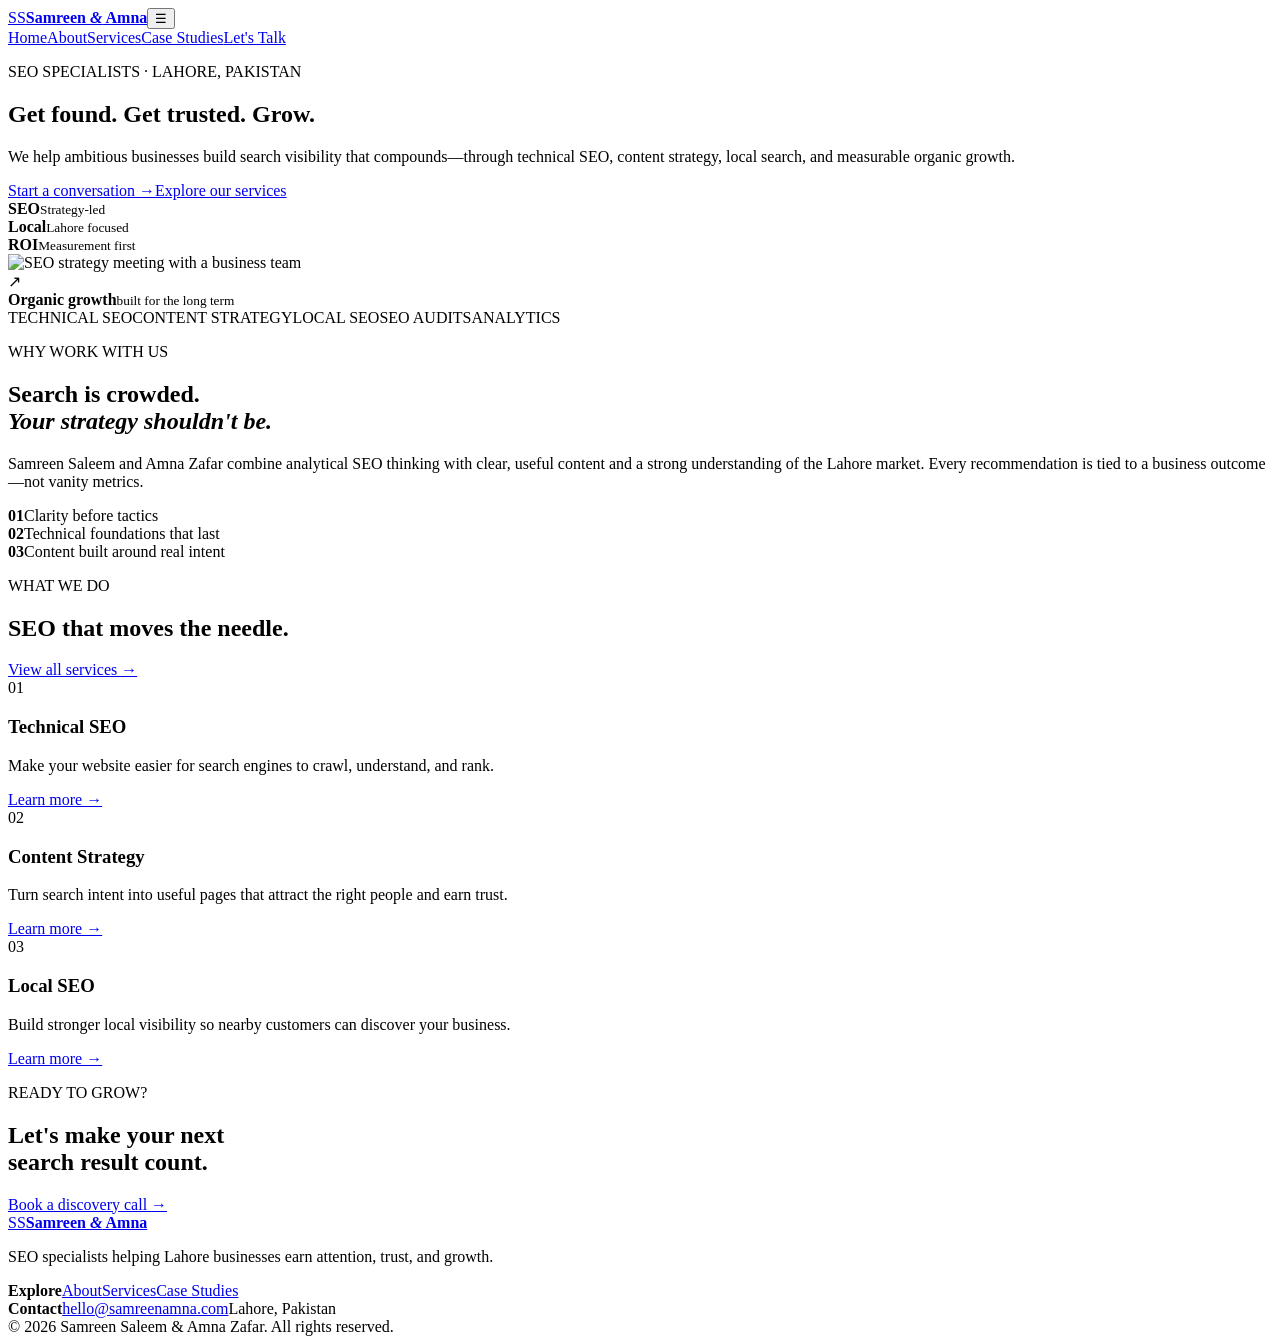
==== index.html @ 4db674ff "Create SEO agency homepage" ====
<!doctype html>
<html lang="en">
<head>
  <meta charset="utf-8"><meta name="viewport" content="width=device-width,initial-scale=1">
  <title>Samreen Saleem & Amna Zafar | SEO Specialists in Lahore</title>
  <meta name="description" content="Samreen Saleem and Amna Zafar are Lahore-based SEO specialists helping businesses grow organic traffic, rankings, and qualified leads.">
  <link rel="canonical" href="https://henrybella2211-coder.github.io/samreen-amna-seo/">
  <meta property="og:title" content="SEO Specialists in Lahore | Samreen Saleem & Amna Zafar"><meta property="og:description" content="Practical SEO strategies that turn search visibility into qualified business growth."><meta property="og:type" content="website">
  <link rel="preconnect" href="https://fonts.googleapis.com"><link rel="preconnect" href="https://fonts.gstatic.com" crossorigin><link href="https://fonts.googleapis.com/css2?family=DM+Sans:wght@400;500;600;700&family=Manrope:wght@700;800&display=swap" rel="stylesheet">
  <link rel="stylesheet" href="assets/style.css">
</head>
<body>
<header class="site-header"><div class="container nav"><a class="brand" href="index.html"><span>SS</span><strong>Samreen <i>&</i> Amna</strong></a><button class="menu" aria-label="Toggle navigation">☰</button><nav><a class="active" href="index.html">Home</a><a href="about.html">About</a><a href="services.html">Services</a><a href="case-studies.html">Case Studies</a><a class="nav-cta" href="contact.html">Let's Talk</a></nav></div></header>
<main>
<section class="hero"><div class="container hero-grid"><div><p class="eyebrow">SEO SPECIALISTS · LAHORE, PAKISTAN</p><h1>Get found. <span>Get trusted.</span> Grow.</h1><p class="lead">We help ambitious businesses build search visibility that compounds—through technical SEO, content strategy, local search, and measurable organic growth.</p><div class="actions"><a class="btn primary" href="contact.html">Start a conversation <b>→</b></a><a class="text-link" href="services.html">Explore our services</a></div><div class="proof"><div><strong>SEO</strong><small>Strategy-led</small></div><div><strong>Local</strong><small>Lahore focused</small></div><div><strong>ROI</strong><small>Measurement first</small></div></div></div><div class="hero-card"><img src="https://images.unsplash.com/photo-1556761175-b413da4baf72?auto=format&fit=crop&w=1200&q=85" alt="SEO strategy meeting with a business team"><div class="floating"><span>↗</span><div><strong>Organic growth</strong><small>built for the long term</small></div></div></div></div></section>
<section class="strip"><div class="container strip-grid"><span>TECHNICAL SEO</span><span>CONTENT STRATEGY</span><span>LOCAL SEO</span><span>SEO AUDITS</span><span>ANALYTICS</span></div></section>
<section class="section"><div class="container two-col"><div><p class="eyebrow">WHY WORK WITH US</p><h2>Search is crowded.<br><em>Your strategy shouldn't be.</em></h2></div><div><p class="body-copy">Samreen Saleem and Amna Zafar combine analytical SEO thinking with clear, useful content and a strong understanding of the Lahore market. Every recommendation is tied to a business outcome—not vanity metrics.</p><div class="mini-list"><div><b>01</b><span>Clarity before tactics</span></div><div><b>02</b><span>Technical foundations that last</span></div><div><b>03</b><span>Content built around real intent</span></div></div></div></div></section>
<section class="section soft"><div class="container"><div class="section-head"><div><p class="eyebrow">WHAT WE DO</p><h2>SEO that moves the needle.</h2></div><a class="text-link" href="services.html">View all services →</a></div><div class="cards"><article><span class="num">01</span><h3>Technical SEO</h3><p>Make your website easier for search engines to crawl, understand, and rank.</p><a href="services.html#technical">Learn more →</a></article><article><span class="num">02</span><h3>Content Strategy</h3><p>Turn search intent into useful pages that attract the right people and earn trust.</p><a href="services.html#content">Learn more →</a></article><article><span class="num">03</span><h3>Local SEO</h3><p>Build stronger local visibility so nearby customers can discover your business.</p><a href="services.html#local">Learn more →</a></article></div></div></section>
<section class="cta"><div class="container cta-inner"><div><p class="eyebrow">READY TO GROW?</p><h2>Let's make your next<br>search result count.</h2></div><a class="btn light" href="contact.html">Book a discovery call <b>→</b></a></div></section>
</main><footer><div class="container footer-grid"><div><a class="brand" href="index.html"><span>SS</span><strong>Samreen <i>&</i> Amna</strong></a><p>SEO specialists helping Lahore businesses earn attention, trust, and growth.</p></div><div><b>Explore</b><a href="about.html">About</a><a href="services.html">Services</a><a href="case-studies.html">Case Studies</a></div><div><b>Contact</b><a href="mailto:hello@samreenamna.com">hello@samreenamna.com</a><span>Lahore, Pakistan</span></div></div><div class="container copyright">© 2026 Samreen Saleem & Amna Zafar. All rights reserved.</div></footer>
<script src="assets/script.js"></script></body></html>
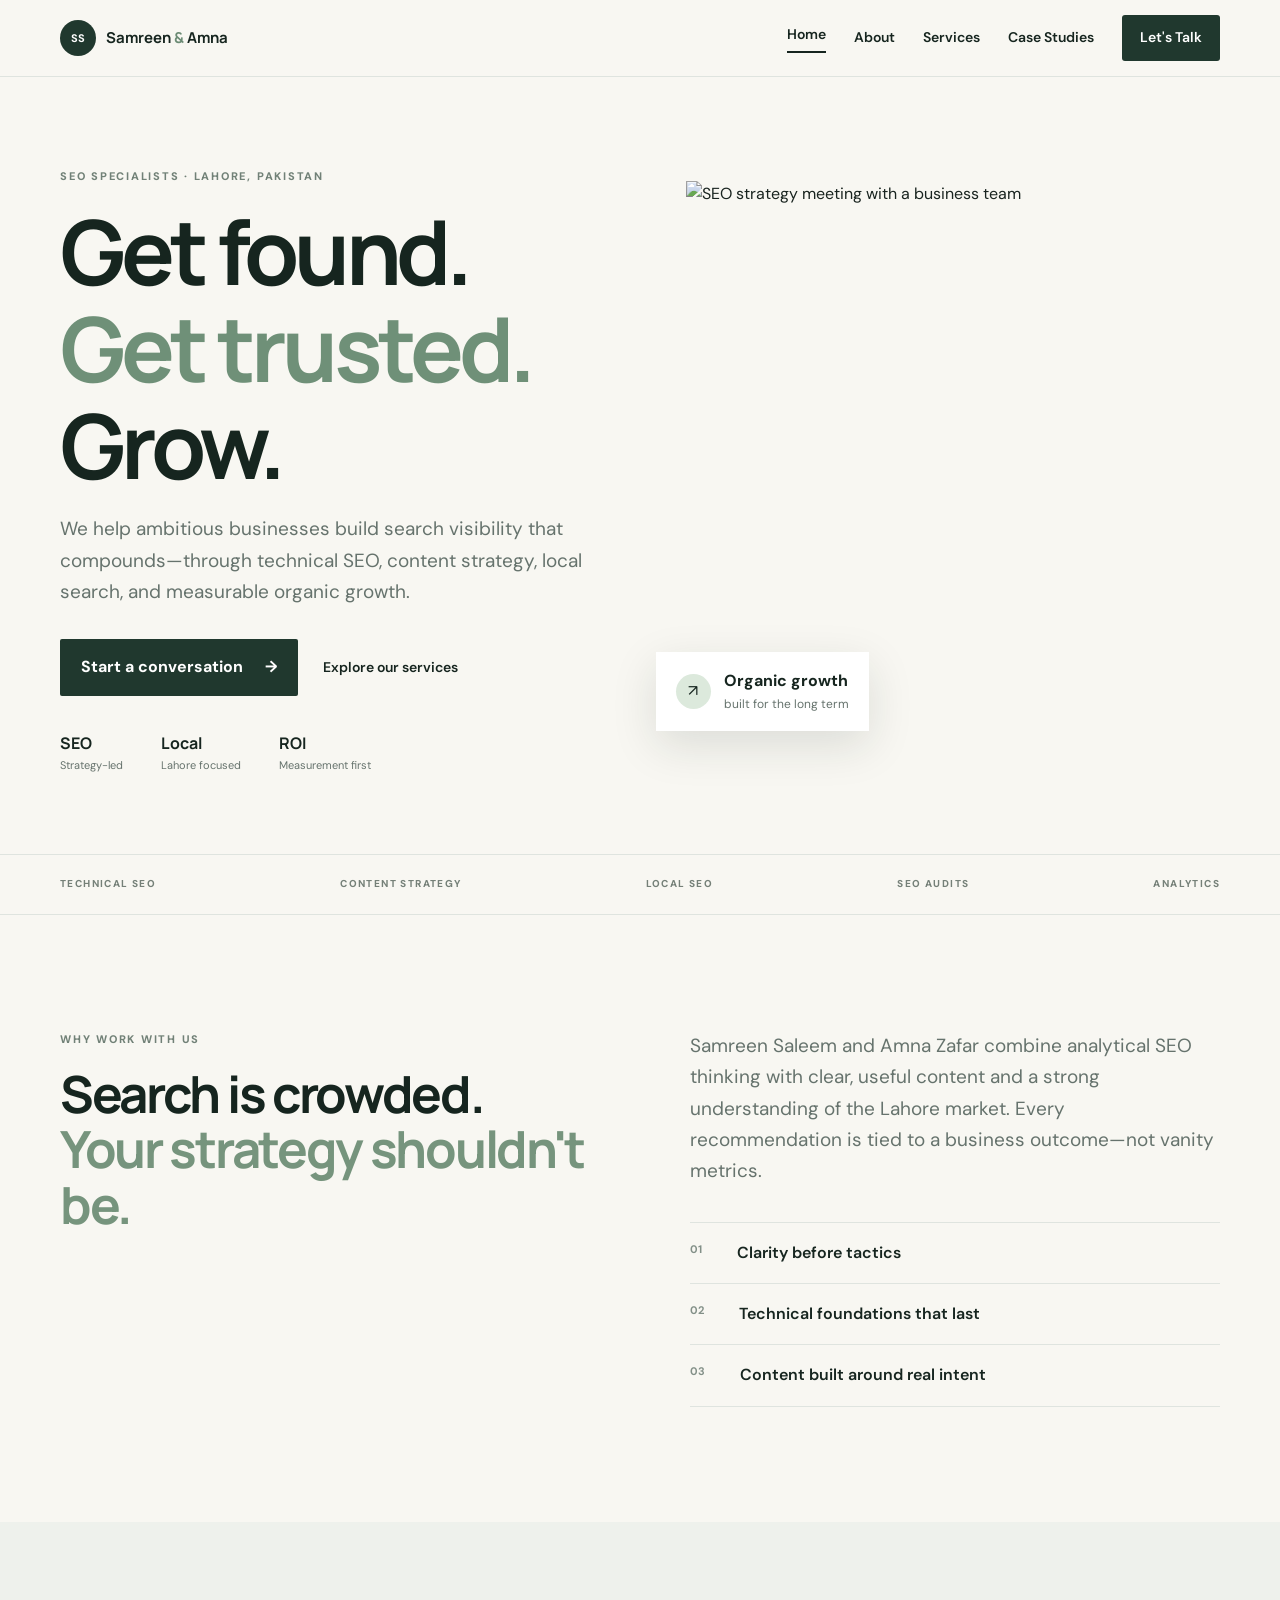
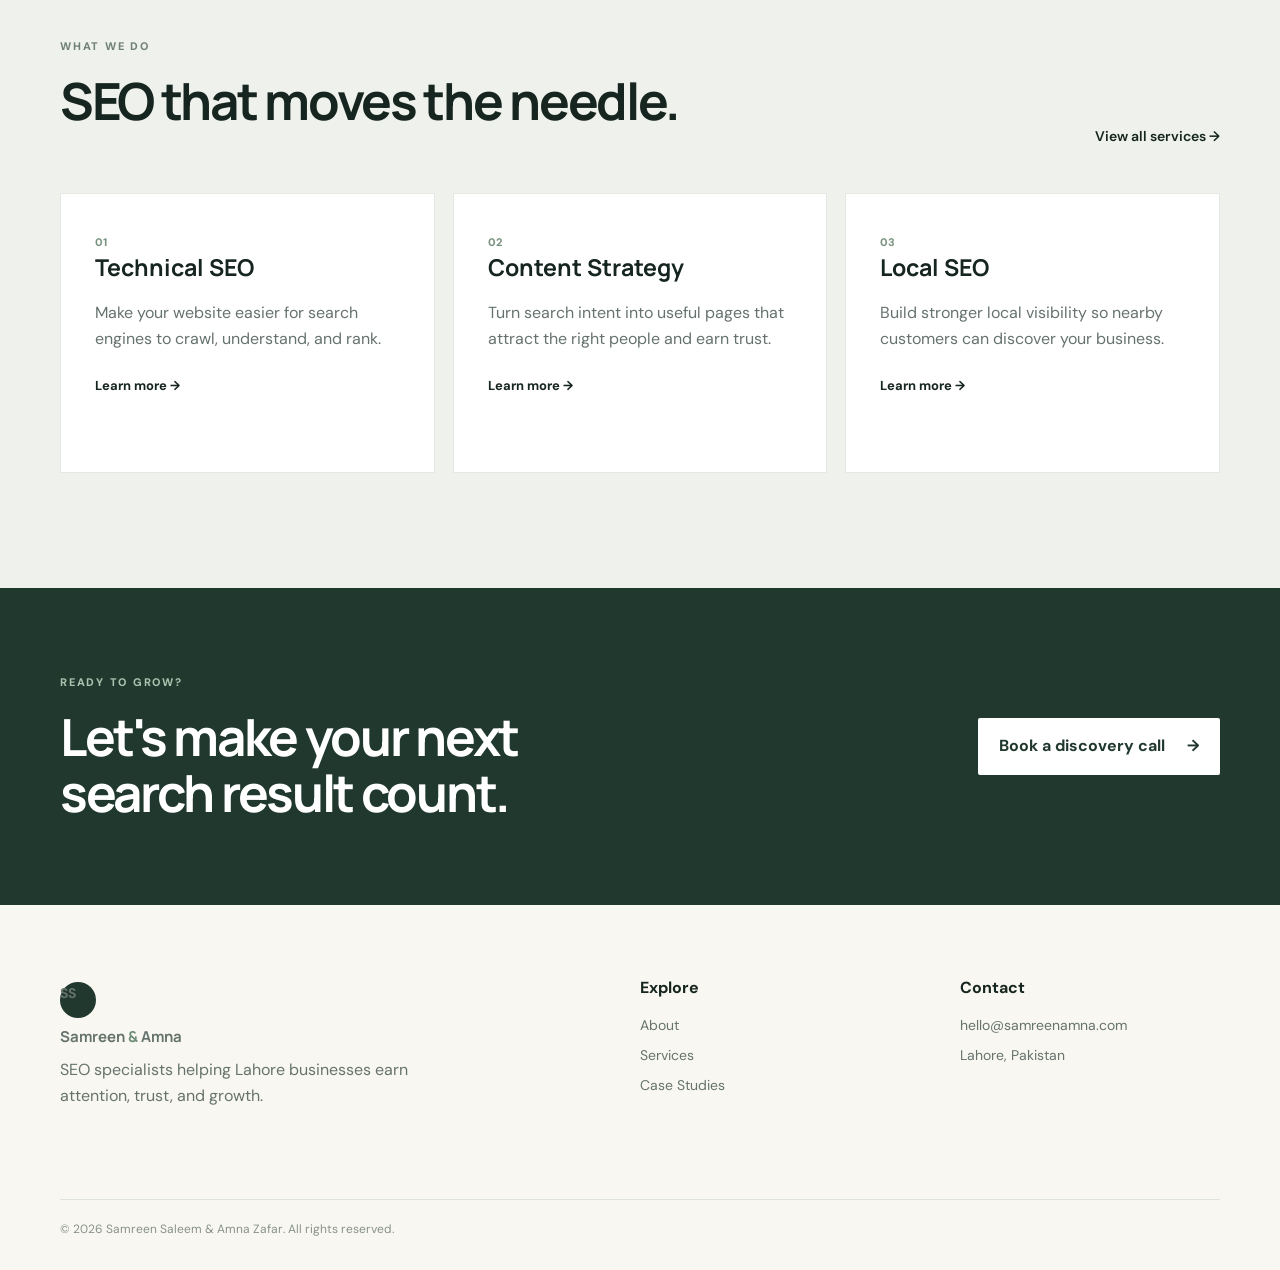
==== commit fd7339da: "Polish homepage SEO and accessibility" ====
--- a/index.html
+++ b/index.html
@@ -1,21 +1 @@
-<!doctype html>
-<html lang="en">
-<head>
-  <meta charset="utf-8"><meta name="viewport" content="width=device-width,initial-scale=1">
-  <title>Samreen Saleem & Amna Zafar | SEO Specialists in Lahore</title>
-  <meta name="description" content="Samreen Saleem and Amna Zafar are Lahore-based SEO specialists helping businesses grow organic traffic, rankings, and qualified leads.">
-  <link rel="canonical" href="https://henrybella2211-coder.github.io/samreen-amna-seo/">
-  <meta property="og:title" content="SEO Specialists in Lahore | Samreen Saleem & Amna Zafar"><meta property="og:description" content="Practical SEO strategies that turn search visibility into qualified business growth."><meta property="og:type" content="website">
-  <link rel="preconnect" href="https://fonts.googleapis.com"><link rel="preconnect" href="https://fonts.gstatic.com" crossorigin><link href="https://fonts.googleapis.com/css2?family=DM+Sans:wght@400;500;600;700&family=Manrope:wght@700;800&display=swap" rel="stylesheet">
-  <link rel="stylesheet" href="assets/style.css">
-</head>
-<body>
-<header class="site-header"><div class="container nav"><a class="brand" href="index.html"><span>SS</span><strong>Samreen <i>&</i> Amna</strong></a><button class="menu" aria-label="Toggle navigation">☰</button><nav><a class="active" href="index.html">Home</a><a href="about.html">About</a><a href="services.html">Services</a><a href="case-studies.html">Case Studies</a><a class="nav-cta" href="contact.html">Let's Talk</a></nav></div></header>
-<main>
-<section class="hero"><div class="container hero-grid"><div><p class="eyebrow">SEO SPECIALISTS · LAHORE, PAKISTAN</p><h1>Get found. <span>Get trusted.</span> Grow.</h1><p class="lead">We help ambitious businesses build search visibility that compounds—through technical SEO, content strategy, local search, and measurable organic growth.</p><div class="actions"><a class="btn primary" href="contact.html">Start a conversation <b>→</b></a><a class="text-link" href="services.html">Explore our services</a></div><div class="proof"><div><strong>SEO</strong><small>Strategy-led</small></div><div><strong>Local</strong><small>Lahore focused</small></div><div><strong>ROI</strong><small>Measurement first</small></div></div></div><div class="hero-card"><img src="https://images.unsplash.com/photo-1556761175-b413da4baf72?auto=format&fit=crop&w=1200&q=85" alt="SEO strategy meeting with a business team"><div class="floating"><span>↗</span><div><strong>Organic growth</strong><small>built for the long term</small></div></div></div></div></section>
-<section class="strip"><div class="container strip-grid"><span>TECHNICAL SEO</span><span>CONTENT STRATEGY</span><span>LOCAL SEO</span><span>SEO AUDITS</span><span>ANALYTICS</span></div></section>
-<section class="section"><div class="container two-col"><div><p class="eyebrow">WHY WORK WITH US</p><h2>Search is crowded.<br><em>Your strategy shouldn't be.</em></h2></div><div><p class="body-copy">Samreen Saleem and Amna Zafar combine analytical SEO thinking with clear, useful content and a strong understanding of the Lahore market. Every recommendation is tied to a business outcome—not vanity metrics.</p><div class="mini-list"><div><b>01</b><span>Clarity before tactics</span></div><div><b>02</b><span>Technical foundations that last</span></div><div><b>03</b><span>Content built around real intent</span></div></div></div></div></section>
-<section class="section soft"><div class="container"><div class="section-head"><div><p class="eyebrow">WHAT WE DO</p><h2>SEO that moves the needle.</h2></div><a class="text-link" href="services.html">View all services →</a></div><div class="cards"><article><span class="num">01</span><h3>Technical SEO</h3><p>Make your website easier for search engines to crawl, understand, and rank.</p><a href="services.html#technical">Learn more →</a></article><article><span class="num">02</span><h3>Content Strategy</h3><p>Turn search intent into useful pages that attract the right people and earn trust.</p><a href="services.html#content">Learn more →</a></article><article><span class="num">03</span><h3>Local SEO</h3><p>Build stronger local visibility so nearby customers can discover your business.</p><a href="services.html#local">Learn more →</a></article></div></div></section>
-<section class="cta"><div class="container cta-inner"><div><p class="eyebrow">READY TO GROW?</p><h2>Let's make your next<br>search result count.</h2></div><a class="btn light" href="contact.html">Book a discovery call <b>→</b></a></div></section>
-</main><footer><div class="container footer-grid"><div><a class="brand" href="index.html"><span>SS</span><strong>Samreen <i>&</i> Amna</strong></a><p>SEO specialists helping Lahore businesses earn attention, trust, and growth.</p></div><div><b>Explore</b><a href="about.html">About</a><a href="services.html">Services</a><a href="case-studies.html">Case Studies</a></div><div><b>Contact</b><a href="mailto:hello@samreenamna.com">hello@samreenamna.com</a><span>Lahore, Pakistan</span></div></div><div class="container copyright">© 2026 Samreen Saleem & Amna Zafar. All rights reserved.</div></footer>
-<script src="assets/script.js"></script></body></html>+<!doctype html><html lang="en"><head><meta charset="utf-8"><meta name="viewport" content="width=device-width,initial-scale=1"><meta name="theme-color" content="#20382e"><title>SEO Specialists in Lahore | Samreen Saleem & Amna Zafar</title><meta name="description" content="Samreen Saleem and Amna Zafar are SEO specialists in Lahore helping businesses grow organic traffic, rankings, and qualified leads."><link rel="canonical" href="https://henrybella2211-coder.github.io/samreen-amna-seo/"><meta property="og:title" content="SEO Specialists in Lahore | Samreen Saleem & Amna Zafar"><meta property="og:description" content="Practical SEO strategies that turn search visibility into qualified business growth."><meta property="og:type" content="website"><meta property="og:url" content="https://henrybella2211-coder.github.io/samreen-amna-seo/"><link rel="preconnect" href="https://fonts.googleapis.com"><link rel="preconnect" href="https://fonts.gstatic.com" crossorigin><link href="https://fonts.googleapis.com/css2?family=DM+Sans:wght@400;500;600;700&family=Manrope:wght@700;800&display=swap" rel="stylesheet"><link rel="stylesheet" href="assets/style.css"><script type="application/ld+json">{"@context":"https://schema.org","@type":"ProfessionalService","name":"Samreen Saleem & Amna Zafar","description":"SEO specialists serving businesses in Lahore, Pakistan.","areaServed":"Lahore, Pakistan","serviceType":"SEO Services","url":"https://henrybella2211-coder.github.io/samreen-amna-seo/"}</script></head><body><header class="site-header"><div class="container nav"><a class="brand" href="index.html" aria-label="Samreen and Amna home"><span>SS</span><strong>Samreen <i>&</i> Amna</strong></a><button class="menu" aria-label="Toggle navigation" aria-expanded="false">☰</button><nav><a class="active" href="index.html">Home</a><a href="about.html">About</a><a href="services.html">Services</a><a href="case-studies.html">Case Studies</a><a class="nav-cta" href="contact.html">Let's Talk</a></nav></div></header><main><section class="hero"><div class="container hero-grid"><div><p class="eyebrow">SEO SPECIALISTS · LAHORE, PAKISTAN</p><h1>Get found. <span>Get trusted.</span> Grow.</h1><p class="lead">We help ambitious businesses build search visibility that compounds—through technical SEO, content strategy, local search, and measurable organic growth.</p><div class="actions"><a class="btn primary" href="contact.html">Start a conversation <b>→</b></a><a class="text-link" href="services.html">Explore our services</a></div><div class="proof"><div><strong>SEO</strong><small>Strategy-led</small></div><div><strong>Local</strong><small>Lahore focused</small></div><div><strong>ROI</strong><small>Measurement first</small></div></div></div><div class="hero-card"><img src="https://images.unsplash.com/photo-1556761175-b413da4baf72?auto=format&fit=crop&w=1200&q=85" alt="SEO strategy meeting with a business team" fetchpriority="high"><div class="floating"><span>↗</span><div><strong>Organic growth</strong><small>built for the long term</small></div></div></div></div></section><section class="strip"><div class="container strip-grid"><span>TECHNICAL SEO</span><span>CONTENT STRATEGY</span><span>LOCAL SEO</span><span>SEO AUDITS</span><span>ANALYTICS</span></div></section><section class="section"><div class="container two-col"><div><p class="eyebrow">WHY WORK WITH US</p><h2>Search is crowded.<br><em>Your strategy shouldn't be.</em></h2></div><div><p class="body-copy">Samreen Saleem and Amna Zafar combine analytical SEO thinking with clear, useful content and a strong understanding of the Lahore market. Every recommendation is tied to a business outcome—not vanity metrics.</p><div class="mini-list"><div><b>01</b><span>Clarity before tactics</span></div><div><b>02</b><span>Technical foundations that last</span></div><div><b>03</b><span>Content built around real intent</span></div></div></div></div></section><section class="section soft"><div class="container"><div class="section-head"><div><p class="eyebrow">WHAT WE DO</p><h2>SEO that moves the needle.</h2></div><a class="text-link" href="services.html">View all services →</a></div><div class="cards"><article><span class="num">01</span><h3>Technical SEO</h3><p>Make your website easier for search engines to crawl, understand, and rank.</p><a href="services.html#technical">Learn more →</a></article><article><span class="num">02</span><h3>Content Strategy</h3><p>Turn search intent into useful pages that attract the right people and earn trust.</p><a href="services.html#content">Learn more →</a></article><article><span class="num">03</span><h3>Local SEO</h3><p>Build stronger local visibility so nearby customers can discover your business.</p><a href="services.html#local">Learn more →</a></article></div></div></section><section class="cta"><div class="container cta-inner"><div><p class="eyebrow">READY TO GROW?</p><h2>Let's make your next<br>search result count.</h2></div><a class="btn light" href="contact.html">Book a discovery call <b>→</b></a></div></section></main><footer><div class="container footer-grid"><div><a class="brand" href="index.html"><span>SS</span><strong>Samreen <i>&</i> Amna</strong></a><p>SEO specialists helping Lahore businesses earn attention, trust, and growth.</p></div><div><b>Explore</b><a href="about.html">About</a><a href="services.html">Services</a><a href="case-studies.html">Case Studies</a></div><div><b>Contact</b><a href="mailto:hello@samreenamna.com">hello@samreenamna.com</a><span>Lahore, Pakistan</span></div></div><div class="container copyright">© 2026 Samreen Saleem & Amna Zafar. All rights reserved.</div></footer><script src="assets/script.js"></script></body></html>
--- a/assets/style.css
+++ b/assets/style.css
@@ -0,0 +1 @@
+:root{--ink:#16251f;--muted:#66736d;--paper:#f8f7f2;--white:#fff;--sage:#a8c2ad;--line:#dfe4df;--accent:#dce9dc;--dark:#20382e}*{box-sizing:border-box}html{scroll-behavior:smooth}body{margin:0;background:var(--paper);color:var(--ink);font-family:'DM Sans',sans-serif;line-height:1.65}h1,h2,h3{font-family:Manrope,sans-serif;line-height:1.08;margin:0 0 20px}h1{font-size:clamp(3.2rem,7vw,6.5rem);letter-spacing:-.055em}h2{font-size:clamp(2.2rem,4vw,4rem);letter-spacing:-.045em}h3{font-size:1.45rem}p{margin:0 0 20px}.container{width:min(1160px,calc(100% - 40px));margin:auto}.site-header{border-bottom:1px solid var(--line);background:rgba(248,247,242,.94);backdrop-filter:blur(12px);position:sticky;top:0;z-index:10}.nav{height:76px;display:flex;align-items:center;justify-content:space-between}.brand{display:flex;align-items:center;gap:10px;text-decoration:none;color:var(--ink)}.brand span{display:grid;place-items:center;width:36px;height:36px;background:var(--dark);color:#fff;border-radius:50%;font-size:11px;font-weight:700}.brand strong{font-family:Manrope;font-size:15px}.brand i{font-style:normal;color:#6b8b74}nav{display:flex;align-items:center;gap:28px}nav a,.text-link{color:var(--ink);text-decoration:none;font-weight:600;font-size:14px}.active{border-bottom:2px solid var(--ink);padding-bottom:4px}.nav-cta{background:var(--dark);color:#fff!important;padding:11px 18px;border-radius:3px}.menu{display:none;border:0;background:none;font-size:22px}.hero{padding:90px 0 80px}.hero-grid{display:grid;grid-template-columns:1.02fr .98fr;gap:70px;align-items:center}.eyebrow{font-size:11px;letter-spacing:.16em;font-weight:800;color:#718177;margin-bottom:18px}.hero h1 span{font-family:inherit;color:#6f9078}.lead{font-size:19px;max-width:650px;color:var(--muted);line-height:1.65}.actions{display:flex;align-items:center;gap:25px;margin:32px 0}.btn{display:inline-flex;align-items:center;gap:22px;padding:15px 21px;text-decoration:none;font-weight:700;border-radius:2px}.btn.primary{background:var(--dark);color:#fff}.btn.light{background:#fff;color:var(--dark)}.hero-card{position:relative}.hero-card img{display:block;width:100%;height:580px;object-fit:cover;filter:saturate(.72)}.floating{position:absolute;left:-30px;bottom:30px;background:#fff;padding:16px 20px;display:flex;align-items:center;gap:13px;box-shadow:0 14px 45px #17271d20}.floating span{width:35px;height:35px;display:grid;place-items:center;background:var(--accent);border-radius:50%}.floating strong,.floating small{display:block}.floating small{color:var(--muted);font-size:12px}.proof{display:flex;gap:38px;margin-top:34px}.proof strong,.proof small{display:block}.proof strong{font-family:Manrope}.proof small{font-size:11px;color:var(--muted)}.strip{border-block:1px solid var(--line);padding:21px 0}.strip-grid{display:flex;justify-content:space-between;gap:20px;color:#758078;font-size:10px;letter-spacing:.14em;font-weight:800}.section{padding:115px 0}.soft{background:#eef1ec}.two-col{display:grid;grid-template-columns:1fr 1fr;gap:100px}.two-col em{font-style:normal;color:#76947d}.body-copy{font-size:19px;color:var(--muted);max-width:550px}.mini-list{margin-top:35px;border-top:1px solid var(--line)}.mini-list div{display:flex;gap:35px;padding:17px 0;border-bottom:1px solid var(--line);font-weight:600}.mini-list b{font-size:11px;color:#839088}.section-head{display:flex;justify-content:space-between;align-items:end;margin-bottom:45px}.cards{display:grid;grid-template-columns:repeat(3,1fr);gap:18px}.cards article{background:#fff;padding:34px;min-height:280px;border:1px solid #e5e8e3}.num{font-size:11px;color:#78927f;font-weight:800}.cards p{color:var(--muted)}.cards a{color:var(--ink);font-size:13px;font-weight:700;text-decoration:none}.cta{background:var(--dark);color:#fff;padding:85px 0}.cta .eyebrow{color:#a9c3af}.cta-inner{display:flex;justify-content:space-between;align-items:center;gap:40px}.cta h2{margin:0}.footer-grid{display:grid;grid-template-columns:2fr 1fr 1fr;gap:60px;padding:70px 0}.footer-grid p{color:var(--muted);max-width:350px}.footer-grid b{display:block;margin-bottom:13px}.footer-grid a,.footer-grid span{display:block;color:var(--muted);text-decoration:none;margin:7px 0;font-size:14px}.copyright{border-top:1px solid var(--line);padding:20px 0 30px;color:#88918b;font-size:12px}@media(max-width:800px){.container{width:min(100% - 28px,600px)}nav{display:none;position:absolute;top:76px;left:0;right:0;background:var(--paper);padding:20px;flex-direction:column;align-items:flex-start;border-bottom:1px solid var(--line)}nav.open{display:flex}.menu{display:block}.hero{padding:60px 0}.hero-grid,.two-col{grid-template-columns:1fr;gap:45px}.hero-card img{height:430px}.floating{left:12px}.strip-grid{flex-wrap:wrap}.cards{grid-template-columns:1fr}.section{padding:75px 0}.section-head,.cta-inner{align-items:flex-start;flex-direction:column}.footer-grid{grid-template-columns:1fr;gap:30px;padding:55px 0}}
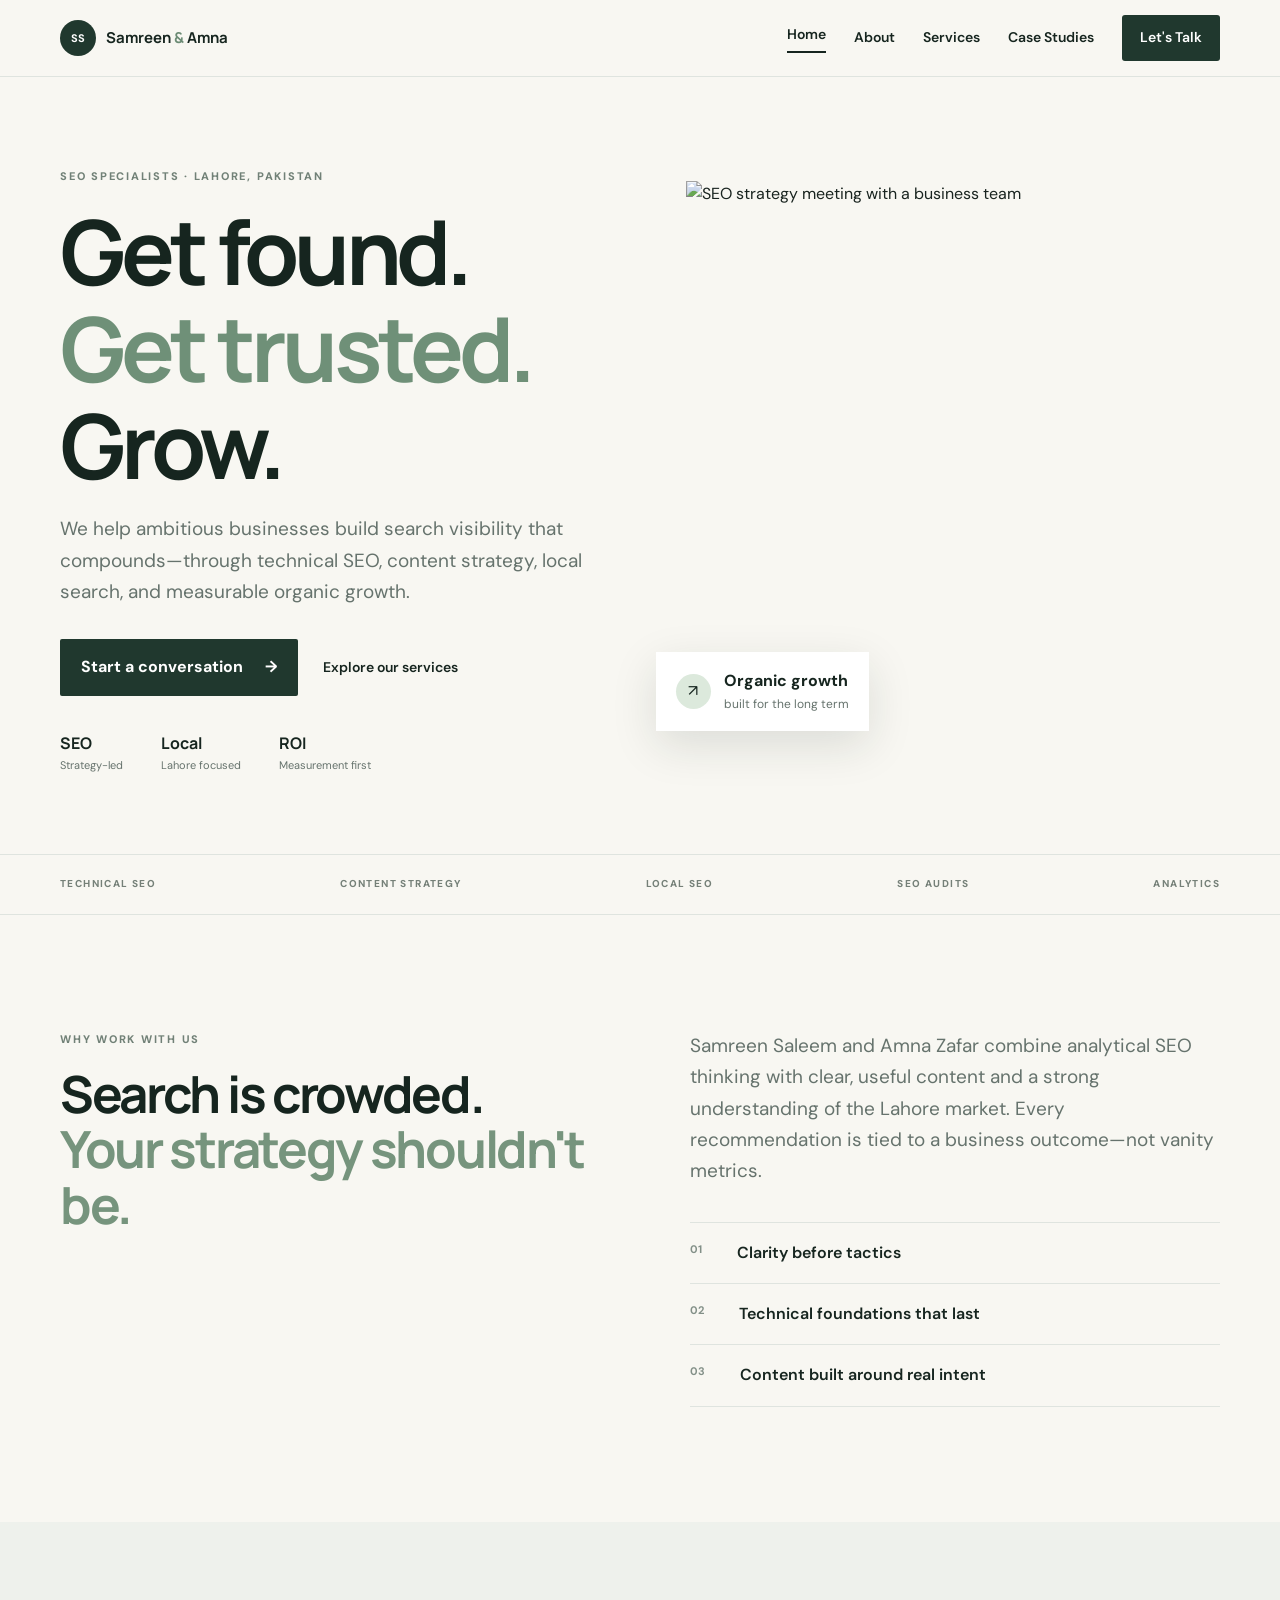
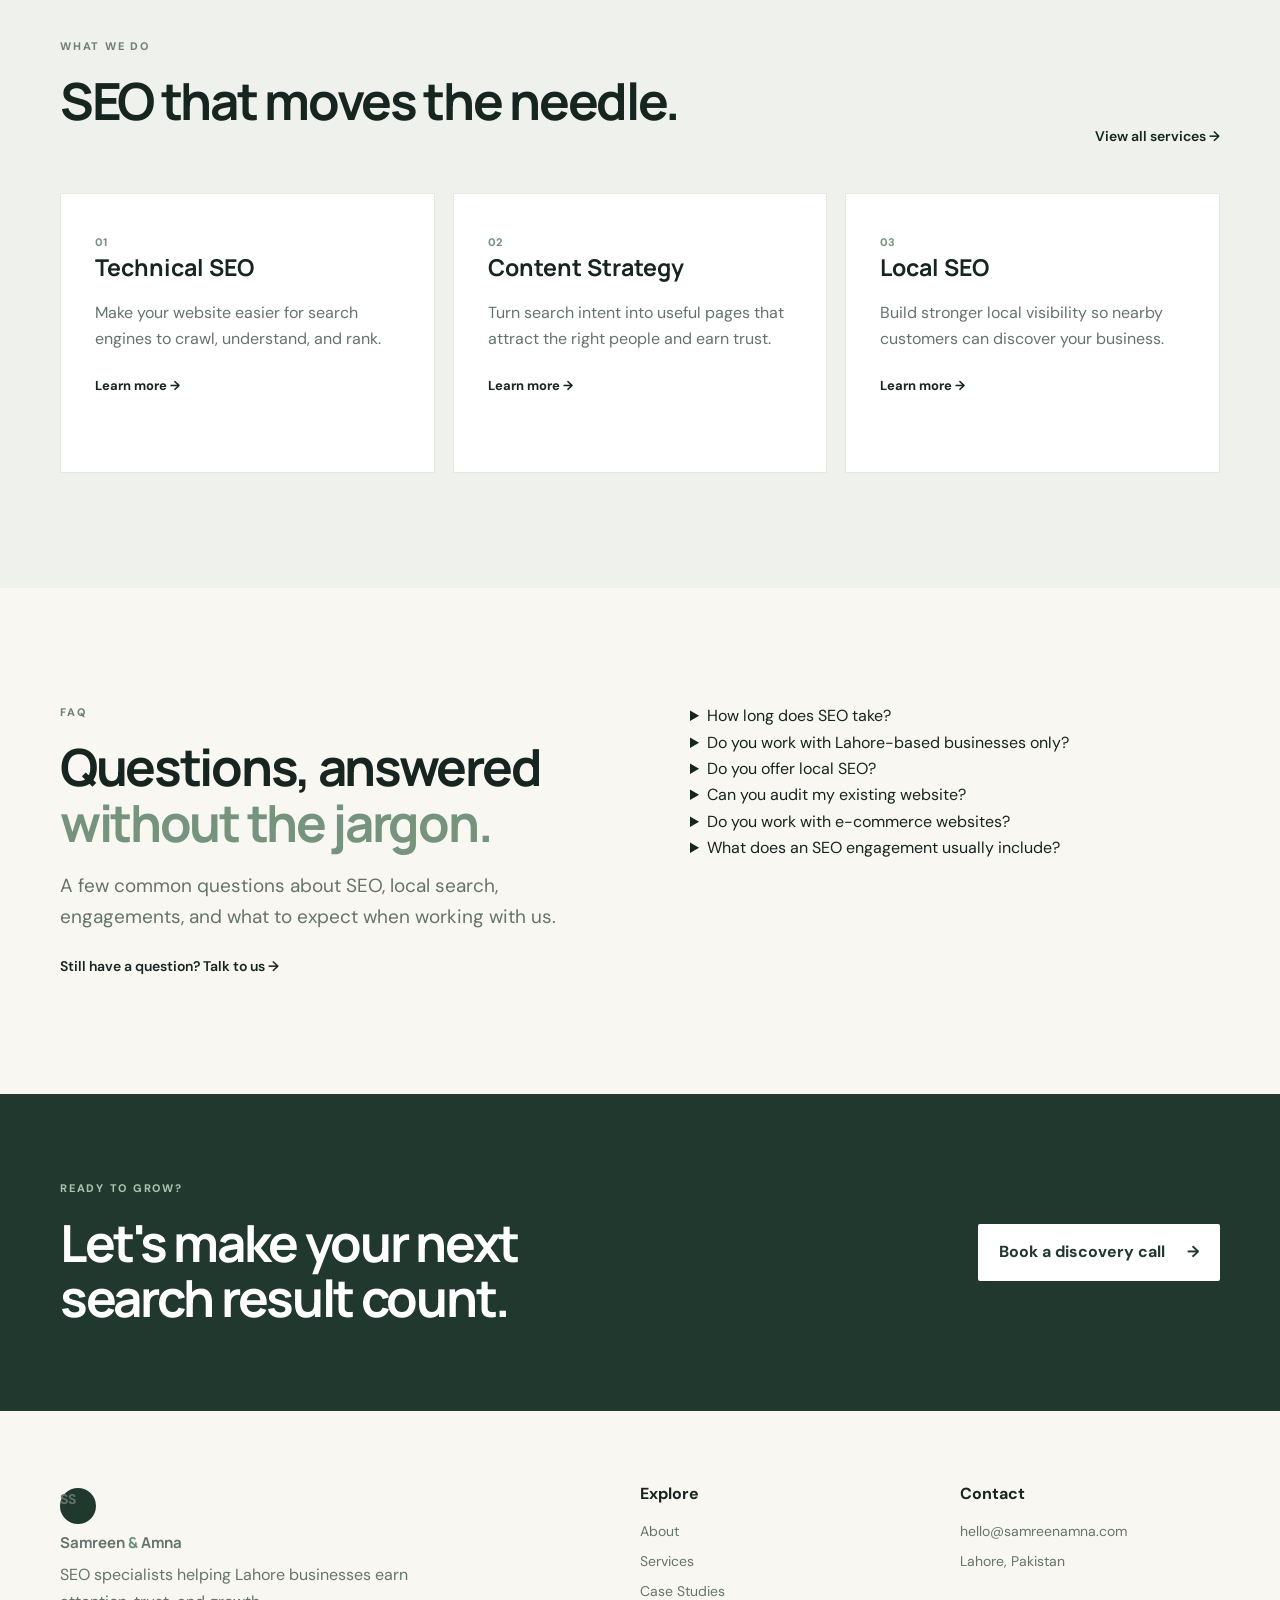
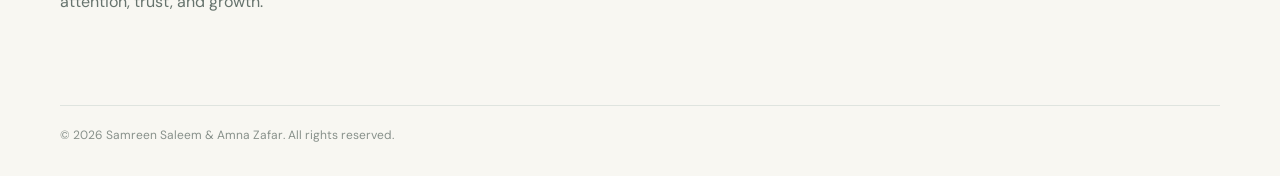
==== commit d3001ca6: "Add homepage SEO FAQ section" ====
--- a/index.html
+++ b/index.html
@@ -1 +1 @@
-<!doctype html><html lang="en"><head><meta charset="utf-8"><meta name="viewport" content="width=device-width,initial-scale=1"><meta name="theme-color" content="#20382e"><title>SEO Specialists in Lahore | Samreen Saleem & Amna Zafar</title><meta name="description" content="Samreen Saleem and Amna Zafar are SEO specialists in Lahore helping businesses grow organic traffic, rankings, and qualified leads."><link rel="canonical" href="https://henrybella2211-coder.github.io/samreen-amna-seo/"><meta property="og:title" content="SEO Specialists in Lahore | Samreen Saleem & Amna Zafar"><meta property="og:description" content="Practical SEO strategies that turn search visibility into qualified business growth."><meta property="og:type" content="website"><meta property="og:url" content="https://henrybella2211-coder.github.io/samreen-amna-seo/"><link rel="preconnect" href="https://fonts.googleapis.com"><link rel="preconnect" href="https://fonts.gstatic.com" crossorigin><link href="https://fonts.googleapis.com/css2?family=DM+Sans:wght@400;500;600;700&family=Manrope:wght@700;800&display=swap" rel="stylesheet"><link rel="stylesheet" href="assets/style.css"><script type="application/ld+json">{"@context":"https://schema.org","@type":"ProfessionalService","name":"Samreen Saleem & Amna Zafar","description":"SEO specialists serving businesses in Lahore, Pakistan.","areaServed":"Lahore, Pakistan","serviceType":"SEO Services","url":"https://henrybella2211-coder.github.io/samreen-amna-seo/"}</script></head><body><header class="site-header"><div class="container nav"><a class="brand" href="index.html" aria-label="Samreen and Amna home"><span>SS</span><strong>Samreen <i>&</i> Amna</strong></a><button class="menu" aria-label="Toggle navigation" aria-expanded="false">☰</button><nav><a class="active" href="index.html">Home</a><a href="about.html">About</a><a href="services.html">Services</a><a href="case-studies.html">Case Studies</a><a class="nav-cta" href="contact.html">Let's Talk</a></nav></div></header><main><section class="hero"><div class="container hero-grid"><div><p class="eyebrow">SEO SPECIALISTS · LAHORE, PAKISTAN</p><h1>Get found. <span>Get trusted.</span> Grow.</h1><p class="lead">We help ambitious businesses build search visibility that compounds—through technical SEO, content strategy, local search, and measurable organic growth.</p><div class="actions"><a class="btn primary" href="contact.html">Start a conversation <b>→</b></a><a class="text-link" href="services.html">Explore our services</a></div><div class="proof"><div><strong>SEO</strong><small>Strategy-led</small></div><div><strong>Local</strong><small>Lahore focused</small></div><div><strong>ROI</strong><small>Measurement first</small></div></div></div><div class="hero-card"><img src="https://images.unsplash.com/photo-1556761175-b413da4baf72?auto=format&fit=crop&w=1200&q=85" alt="SEO strategy meeting with a business team" fetchpriority="high"><div class="floating"><span>↗</span><div><strong>Organic growth</strong><small>built for the long term</small></div></div></div></div></section><section class="strip"><div class="container strip-grid"><span>TECHNICAL SEO</span><span>CONTENT STRATEGY</span><span>LOCAL SEO</span><span>SEO AUDITS</span><span>ANALYTICS</span></div></section><section class="section"><div class="container two-col"><div><p class="eyebrow">WHY WORK WITH US</p><h2>Search is crowded.<br><em>Your strategy shouldn't be.</em></h2></div><div><p class="body-copy">Samreen Saleem and Amna Zafar combine analytical SEO thinking with clear, useful content and a strong understanding of the Lahore market. Every recommendation is tied to a business outcome—not vanity metrics.</p><div class="mini-list"><div><b>01</b><span>Clarity before tactics</span></div><div><b>02</b><span>Technical foundations that last</span></div><div><b>03</b><span>Content built around real intent</span></div></div></div></div></section><section class="section soft"><div class="container"><div class="section-head"><div><p class="eyebrow">WHAT WE DO</p><h2>SEO that moves the needle.</h2></div><a class="text-link" href="services.html">View all services →</a></div><div class="cards"><article><span class="num">01</span><h3>Technical SEO</h3><p>Make your website easier for search engines to crawl, understand, and rank.</p><a href="services.html#technical">Learn more →</a></article><article><span class="num">02</span><h3>Content Strategy</h3><p>Turn search intent into useful pages that attract the right people and earn trust.</p><a href="services.html#content">Learn more →</a></article><article><span class="num">03</span><h3>Local SEO</h3><p>Build stronger local visibility so nearby customers can discover your business.</p><a href="services.html#local">Learn more →</a></article></div></div></section><section class="cta"><div class="container cta-inner"><div><p class="eyebrow">READY TO GROW?</p><h2>Let's make your next<br>search result count.</h2></div><a class="btn light" href="contact.html">Book a discovery call <b>→</b></a></div></section></main><footer><div class="container footer-grid"><div><a class="brand" href="index.html"><span>SS</span><strong>Samreen <i>&</i> Amna</strong></a><p>SEO specialists helping Lahore businesses earn attention, trust, and growth.</p></div><div><b>Explore</b><a href="about.html">About</a><a href="services.html">Services</a><a href="case-studies.html">Case Studies</a></div><div><b>Contact</b><a href="mailto:hello@samreenamna.com">hello@samreenamna.com</a><span>Lahore, Pakistan</span></div></div><div class="container copyright">© 2026 Samreen Saleem & Amna Zafar. All rights reserved.</div></footer><script src="assets/script.js"></script></body></html>+<!doctype html><html lang="en"><head><meta charset="utf-8"><meta name="viewport" content="width=device-width,initial-scale=1"><meta name="theme-color" content="#20382e"><title>SEO Specialists in Lahore | Samreen Saleem & Amna Zafar</title><meta name="description" content="Samreen Saleem and Amna Zafar are SEO specialists in Lahore helping businesses grow organic traffic, rankings, and qualified leads."><link rel="canonical" href="https://henrybella2211-coder.github.io/samreen-amna-seo/"><meta property="og:title" content="SEO Specialists in Lahore | Samreen Saleem & Amna Zafar"><meta property="og:description" content="Practical SEO strategies that turn search visibility into qualified business growth."><meta property="og:type" content="website"><meta property="og:url" content="https://henrybella2211-coder.github.io/samreen-amna-seo/"><link rel="preconnect" href="https://fonts.googleapis.com"><link rel="preconnect" href="https://fonts.gstatic.com" crossorigin><link href="https://fonts.googleapis.com/css2?family=DM+Sans:wght@400;500;600;700&family=Manrope:wght@700;800&display=swap" rel="stylesheet"><link rel="stylesheet" href="assets/style.css"><script type="application/ld+json">{"@context":"https://schema.org","@type":"ProfessionalService","name":"Samreen Saleem & Amna Zafar","description":"SEO specialists serving businesses in Lahore, Pakistan.","areaServed":"Lahore, Pakistan","serviceType":"SEO Services","url":"https://henrybella2211-coder.github.io/samreen-amna-seo/"}</script></head><body><header class="site-header"><div class="container nav"><a class="brand" href="index.html" aria-label="Samreen and Amna home"><span>SS</span><strong>Samreen <i>&</i> Amna</strong></a><button class="menu" aria-label="Toggle navigation" aria-expanded="false">☰</button><nav><a class="active" href="index.html">Home</a><a href="about.html">About</a><a href="services.html">Services</a><a href="case-studies.html">Case Studies</a><a class="nav-cta" href="contact.html">Let's Talk</a></nav></div></header><main><section class="hero"><div class="container hero-grid"><div><p class="eyebrow">SEO SPECIALISTS · LAHORE, PAKISTAN</p><h1>Get found. <span>Get trusted.</span> Grow.</h1><p class="lead">We help ambitious businesses build search visibility that compounds—through technical SEO, content strategy, local search, and measurable organic growth.</p><div class="actions"><a class="btn primary" href="contact.html">Start a conversation <b>→</b></a><a class="text-link" href="services.html">Explore our services</a></div><div class="proof"><div><strong>SEO</strong><small>Strategy-led</small></div><div><strong>Local</strong><small>Lahore focused</small></div><div><strong>ROI</strong><small>Measurement first</small></div></div></div><div class="hero-card"><img src="https://images.unsplash.com/photo-1556761175-b413da4baf72?auto=format&fit=crop&w=1200&q=85" alt="SEO strategy meeting with a business team" fetchpriority="high"><div class="floating"><span>↗</span><div><strong>Organic growth</strong><small>built for the long term</small></div></div></div></div></section><section class="strip"><div class="container strip-grid"><span>TECHNICAL SEO</span><span>CONTENT STRATEGY</span><span>LOCAL SEO</span><span>SEO AUDITS</span><span>ANALYTICS</span></div></section><section class="section"><div class="container two-col"><div><p class="eyebrow">WHY WORK WITH US</p><h2>Search is crowded.<br><em>Your strategy shouldn't be.</em></h2></div><div><p class="body-copy">Samreen Saleem and Amna Zafar combine analytical SEO thinking with clear, useful content and a strong understanding of the Lahore market. Every recommendation is tied to a business outcome—not vanity metrics.</p><div class="mini-list"><div><b>01</b><span>Clarity before tactics</span></div><div><b>02</b><span>Technical foundations that last</span></div><div><b>03</b><span>Content built around real intent</span></div></div></div></div></section><section class="section soft"><div class="container"><div class="section-head"><div><p class="eyebrow">WHAT WE DO</p><h2>SEO that moves the needle.</h2></div><a class="text-link" href="services.html">View all services →</a></div><div class="cards"><article><span class="num">01</span><h3>Technical SEO</h3><p>Make your website easier for search engines to crawl, understand, and rank.</p><a href="services.html#technical">Learn more →</a></article><article><span class="num">02</span><h3>Content Strategy</h3><p>Turn search intent into useful pages that attract the right people and earn trust.</p><a href="services.html#content">Learn more →</a></article><article><span class="num">03</span><h3>Local SEO</h3><p>Build stronger local visibility so nearby customers can discover your business.</p><a href="services.html#local">Learn more →</a></article></div></div></section><section class="section faq-section"><div class="container two-col"><div><p class="eyebrow">FAQ</p><h2>Questions, answered<br><em>without the jargon.</em></h2><p class="body-copy">A few common questions about SEO, local search, engagements, and what to expect when working with us.</p><a class="text-link" href="contact.html">Still have a question? Talk to us →</a></div><div class="faq-list"><details><summary>How long does SEO take?</summary><p>SEO is a compounding channel, so there is no universal timeline. Progress depends on the website, competition, market, technical condition, content quality, and how quickly recommendations are implemented.</p></details><details><summary>Do you work with Lahore-based businesses only?</summary><p>No. Lahore is our primary market, but SEO strategy can support businesses serving other cities, regions, and wider markets as well.</p></details><details><summary>Do you offer local SEO?</summary><p>Yes. Local SEO can include Google Business Profile optimization, local keyword research, location pages, citation consistency, review strategy, and broader local search optimization.</p></details><details><summary>Can you audit my existing website?</summary><p>Yes. An SEO audit can review technical health, crawlability, indexation, site structure, content, on-page signals, internal linking, local visibility, and search opportunities.</p></details><details><summary>Do you work with e-commerce websites?</summary><p>Yes. E-commerce SEO can cover product and category architecture, search intent, internal linking, faceted navigation considerations, and structured data.</p></details><details><summary>What does an SEO engagement usually include?</summary><p>It depends on the business and its goals. A typical engagement may include discovery, an audit, keyword and competitor research, a prioritized strategy, implementation guidance, content recommendations, and ongoing measurement.</p></details></div></div></section><section class="cta"><div class="container cta-inner"><div><p class="eyebrow">READY TO GROW?</p><h2>Let's make your next<br>search result count.</h2></div><a class="btn light" href="contact.html">Book a discovery call <b>→</b></a></div></section></main><footer><div class="container footer-grid"><div><a class="brand" href="index.html"><span>SS</span><strong>Samreen <i>&</i> Amna</strong></a><p>SEO specialists helping Lahore businesses earn attention, trust, and growth.</p></div><div><b>Explore</b><a href="about.html">About</a><a href="services.html">Services</a><a href="case-studies.html">Case Studies</a></div><div><b>Contact</b><a href="mailto:hello@samreenamna.com">hello@samreenamna.com</a><span>Lahore, Pakistan</span></div></div><div class="container copyright">© 2026 Samreen Saleem & Amna Zafar. All rights reserved.</div></footer><script src="assets/script.js"></script></body></html>
